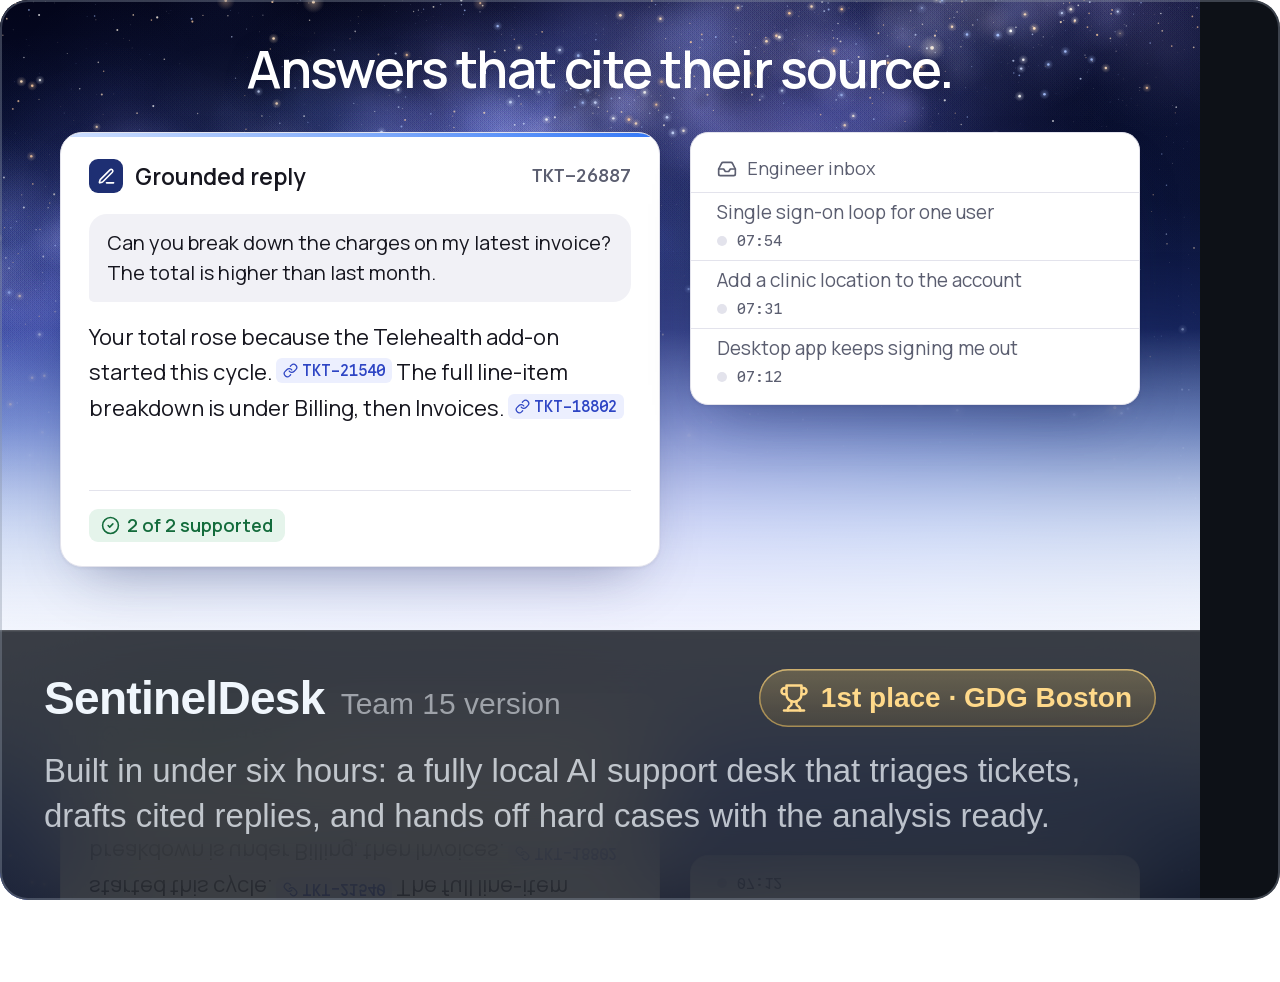
==== cards/sentineldesk/index.html @ e140735d "Replace profile README with blurb and animated project cards Adds SentinelDesk and HeyDot as animate" ====
<!doctype html>
<html><head><meta charset="utf-8"><title>SentinelDesk card</title>
<link rel="stylesheet" href="../_shell/card.css">
<style>
/* SentinelDesk scene. Tokens, copy and easing from gdg-hackathon docs/demo/index.html,
   docs/demo/sd-motion.css and web/app/globals.css (Dusk, light). Sample data only.
   Every animation is infinite and runs for --loop, so any frame can be seeked. */
@font-face{font-family:Manrope;src:url(fonts/manrope-latin.woff2) format("woff2");font-weight:200 800;font-display:block}
@font-face{font-family:"Google Sans Code";src:url(fonts/gsanscode-latin.woff2) format("woff2");font-weight:300 800;font-display:block}
.hero{
  --loop:12000ms;
  --fg:#16161f;--muted:#f1f1f6;--mfg:#5b5e70;--line:#e3e3ec;
  --info-t:#eceffe;--info-f:#2e45c4;--crit-t:#fdecec;--crit-f:#b42323;--ok-t:#e5f4eb;--ok-f:#146c3c;
  --ai:linear-gradient(90deg,#cfe0ff,#3478f6);
  --ease:cubic-bezier(.2,0,0,1);
  --mono:"Google Sans Code",ui-monospace,SFMono-Regular,Menlo,monospace;
  font:22px/1.5 Manrope,system-ui,sans-serif;color:var(--fg);background:#060a20}
.hero *{animation-duration:var(--loop);animation-iteration-count:infinite;animation-timing-function:var(--ease);animation-fill-mode:both}
.hero svg.i{width:1em;height:1em;flex:none;fill:none;stroke:currentColor;stroke-width:2;stroke-linecap:round;stroke-linejoin:round}
.hero .mono{font-family:var(--mono);font-variant-numeric:tabular-nums}

/* Sky: static seeded starfield (drawn once), progressive blur and fade, as on the landing hero */
.sky{position:absolute;inset:0;overflow:hidden}
.sky canvas{position:absolute;inset:0;width:100%;height:100%;display:block}
.sky .haze{position:absolute;inset:0;backdrop-filter:blur(18px);-webkit-mask-image:linear-gradient(to bottom,transparent 40%,#000 75%);mask-image:linear-gradient(to bottom,transparent 40%,#000 75%)}
.sky .fade{position:absolute;inset:0;background:linear-gradient(to bottom,rgba(255,255,255,0) 52%,rgba(236,242,255,.38) 74%,rgba(246,248,255,.82) 100%)}

/* Headline: landing section copy, one line each, crossfaded per beat */
.heads{position:absolute;left:0;right:0;top:36px;height:66px}
.heads h1{position:absolute;inset:0;margin:0;text-align:center;color:#fff;font-size:52px;line-height:66px;font-weight:600;letter-spacing:-.03em;text-shadow:0 2px 24px rgba(3,5,26,.45)}

/* Product surfaces */
.card-s{position:absolute;background:#fff;border:1.5px solid var(--line);border-radius:18px;box-shadow:0 2px 3px rgba(22,22,31,.05),0 26px 56px -26px rgba(22,30,80,.42)}
.ai{overflow:hidden;border-radius:22px}
.ai .strip{position:absolute;inset:0 0 auto 0;height:4px;background:var(--ai);background-size:100% 100%}
.aihead{display:flex;align-items:center;gap:12px;margin:0;font-weight:600}
.aimark{display:inline-grid;place-items:center;width:34px;height:34px;border-radius:9px;background:#1e2f73;color:#fff;font-size:19px}
.stack{display:grid}.stack>*{grid-area:1/1}
.badge{display:inline-flex;align-items:center;gap:7px;font-size:18px;line-height:1;font-weight:600;border-radius:9px;padding:7px 12px;white-space:nowrap}
.badge svg.i{font-size:19px}
.b-ok{background:var(--ok-t);color:var(--ok-f)}.b-crit{background:var(--crit-t);color:var(--crit-f)}

/* Left: grounded reply */
.reply{left:60px;top:132px;width:600px;padding:26px 28px 24px}
.reply .aihead{font-size:23px}
.reply .tid{margin-left:auto;font-size:19px;font-weight:500;color:var(--mfg)}
.ask{margin:20px 0 0;background:var(--muted);border-radius:18px 18px 18px 5px;padding:14px 18px;font-size:20px;line-height:1.5;justify-self:start}
.body{margin-top:18px;min-height:150px}
.text{margin:0;font-size:22px;line-height:1.62}
.cite{display:inline-flex;align-items:center;gap:4px;font:500 15.5px/1 var(--mono);color:var(--info-f);background:var(--info-t);border-radius:6px;padding:5px 7px;vertical-align:2px;margin-left:3px}
.cite svg.i{font-size:15px}
.skel{display:flex;flex-direction:column;gap:17px;padding-top:12px}
.skel i{display:block;height:17px;border-radius:9px;background:var(--muted)}
.none{margin:0;padding-top:4px;font-size:20px;color:var(--mfg)}
.foot{display:grid;justify-items:start;align-items:center;margin-top:20px;padding-top:18px;border-top:1.5px solid var(--line)}

/* Right: engineer inbox and handoff brief */
.inbox{left:690px;top:132px;width:450px;padding:10px 0 8px}
.lbl{display:flex;align-items:center;gap:10px;margin:0;padding:12px 26px 10px;font-size:18px;color:var(--mfg)}
.lbl svg.i{font-size:20px}
.list{position:relative;height:204px;overflow:hidden}
.rows{position:relative}
.irow{position:relative;height:68px;padding:0 26px;display:flex;flex-direction:column;justify-content:center;gap:5px;border-top:1.5px solid var(--line)}
.irow .t{font-size:19px;line-height:1.25;white-space:nowrap;overflow:hidden;text-overflow:ellipsis}
.irow .m{display:flex;align-items:center;gap:10px;font-size:15.5px;color:var(--mfg)}
.irow.q .t{color:var(--mfg)}
.dot{width:10px;height:10px;border-radius:50%;background:var(--line);flex:none}
.irow.new{position:absolute;left:0;right:0;top:-68px;border-top:0}
.irow.new .t{font-weight:600;color:var(--fg)}
.irow.new .badge{font-size:15px;padding:4px 9px;border-radius:7px;gap:5px}
.irow.new .badge svg.i{font-size:15px}
.tint{position:absolute;inset:0;background:var(--info-t);opacity:0}
.rowc{position:relative;display:contents}
.brief{left:690px;top:421px;width:450px;padding:22px 26px 22px}
.brief .aihead{font-size:19px}
.brief .aimark{width:30px;height:30px;font-size:17px;border-radius:8px}
.brief p.txt{margin:12px 0 0;font-size:17px;line-height:1.55}
.ghost{position:absolute;left:798px;top:228.8px;margin:0;white-space:nowrap;transform-origin:0 0;font-size:15.5px;line-height:1.5;font-weight:500;color:var(--mfg);z-index:3;opacity:0}
.nid{font-weight:500}

/* ---- Timeline (generated: see the beat list in the report) ---- */
/*ANIM*/
@keyframes h-a{0%{opacity:1;transform:translateY(0)}14.167%{opacity:1;transform:translateY(0);animation-timing-function:cubic-bezier(.3,0,1,1)}15.833%{opacity:0;transform:translateY(0)}66.242%{opacity:0;transform:translateY(8px)}66.25%{opacity:0;transform:translateY(8px)}68.75%{opacity:1;transform:translateY(0)}100%{opacity:1;transform:translateY(0)}}
.h-a{animation-name:h-a}
@keyframes h-b{0%{opacity:0;transform:translateY(8px)}15.408%{opacity:0;transform:translateY(8px)}15.417%{opacity:0;transform:translateY(8px)}17.917%{opacity:1;transform:translateY(0)}65%{opacity:1;transform:translateY(0);animation-timing-function:cubic-bezier(.3,0,1,1)}66.667%{opacity:0;transform:translateY(0)}100%{opacity:0;transform:translateY(0)}}
.h-b{animation-name:h-b}
@keyframes id-a{0%{opacity:1;transform:translateY(0)}14.167%{opacity:1;transform:translateY(0);animation-timing-function:cubic-bezier(.3,0,1,1)}15.833%{opacity:0;transform:translateY(0)}67.492%{opacity:0;transform:translateY(0)}67.5%{opacity:0;transform:translateY(0)}69.167%{opacity:1;transform:translateY(0)}100%{opacity:1;transform:translateY(0)}}
.id-a{animation-name:id-a}
@keyframes id-b{0%{opacity:0;transform:translateY(0)}15.825%{opacity:0;transform:translateY(0)}15.833%{opacity:0;transform:translateY(0)}17.5%{opacity:1;transform:translateY(0)}65%{opacity:1;transform:translateY(0);animation-timing-function:cubic-bezier(.3,0,1,1)}66.667%{opacity:0;transform:translateY(0)}100%{opacity:0;transform:translateY(0)}}
.id-b{animation-name:id-b}
@keyframes ask-a{0%{opacity:1;transform:translateY(0)}14.167%{opacity:1;transform:translateY(0);animation-timing-function:cubic-bezier(.3,0,1,1)}15.833%{opacity:0;transform:translateY(0)}67.492%{opacity:0;transform:translateY(8px)}67.5%{opacity:0;transform:translateY(8px)}69.167%{opacity:1;transform:translateY(0)}100%{opacity:1;transform:translateY(0)}}
.ask-a{animation-name:ask-a}
@keyframes ask-b{0%{opacity:0;transform:translateY(8px)}15.825%{opacity:0;transform:translateY(8px)}15.833%{opacity:0;transform:translateY(8px)}17.5%{opacity:1;transform:translateY(0)}65%{opacity:1;transform:translateY(0);animation-timing-function:cubic-bezier(.3,0,1,1)}66.667%{opacity:0;transform:translateY(0)}100%{opacity:0;transform:translateY(0)}}
.ask-b{animation-name:ask-b}
@keyframes s1{0%{opacity:1;transform:translateY(0)}14.167%{opacity:1;transform:translateY(0);animation-timing-function:cubic-bezier(.3,0,1,1)}15.833%{opacity:0;transform:translateY(0)}77.908%{opacity:0;transform:translateY(0)}77.917%{opacity:0;transform:translateY(0)}79.583%{opacity:1;transform:translateY(0)}100%{opacity:1;transform:translateY(0)}}
.s1{animation-name:s1}
@keyframes s2{0%{opacity:1;transform:translateY(0)}14.167%{opacity:1;transform:translateY(0);animation-timing-function:cubic-bezier(.3,0,1,1)}15.833%{opacity:0;transform:translateY(0)}82.492%{opacity:0;transform:translateY(0)}82.5%{opacity:0;transform:translateY(0)}84.167%{opacity:1;transform:translateY(0)}100%{opacity:1;transform:translateY(0)}}
.s2{animation-name:s2}
@keyframes skel{0%{opacity:0;transform:translateY(0)}69.992%{opacity:0;transform:translateY(0)}70%{opacity:0;transform:translateY(0)}71.667%{opacity:1;transform:translateY(0)}76.667%{opacity:1;transform:translateY(0);animation-timing-function:cubic-bezier(.3,0,1,1)}77.917%{opacity:0;transform:translateY(0)}100%{opacity:0;transform:translateY(0)}}
.skel{animation-name:skel}
@keyframes nodraft{0%{opacity:0;transform:translateY(0)}20.825%{opacity:0;transform:translateY(0)}20.833%{opacity:0;transform:translateY(0)}22.5%{opacity:1;transform:translateY(0)}65%{opacity:1;transform:translateY(0);animation-timing-function:cubic-bezier(.3,0,1,1)}66.667%{opacity:0;transform:translateY(0)}100%{opacity:0;transform:translateY(0)}}
.none{animation-name:nodraft}
@keyframes ok{0%{opacity:1;transform:translateY(0)}14.167%{opacity:1;transform:translateY(0);animation-timing-function:cubic-bezier(.3,0,1,1)}15.833%{opacity:0;transform:translateY(0)}87.492%{opacity:0;transform:translateY(0)}87.5%{opacity:0;transform:translateY(0)}89.167%{opacity:1;transform:translateY(0)}100%{opacity:1;transform:translateY(0)}}
.ok{animation-name:ok}
@keyframes esc{0%{opacity:0;transform:translateY(0)}20.825%{opacity:0;transform:translateY(0)}20.833%{opacity:0;transform:translateY(0)}22.5%{opacity:1;transform:translateY(0)}65%{opacity:1;transform:translateY(0);animation-timing-function:cubic-bezier(.3,0,1,1)}66.667%{opacity:0;transform:translateY(0)}100%{opacity:0;transform:translateY(0)}}
.esc{animation-name:esc}
@keyframes sweep{0%{background-size:100% 100%;background-position:0% 0}69.992%{background-size:100% 100%;background-position:0% 0}70%{background-size:200% 100%;background-position:0% 0}84.167%{background-size:200% 100%;background-position:100% 0}84.175%{background-size:100% 100%;background-position:0% 0}100%{background-size:100% 100%;background-position:0% 0}}
.reply .strip{animation-name:sweep}
@keyframes rows{0%{transform:translateY(0)}25%{transform:translateY(0)}26.667%{transform:translateY(68px)}66.667%{transform:translateY(68px)}68.333%{transform:translateY(0)}100%{transform:translateY(0)}}
.rows{animation-name:rows}
@keyframes nrow{0%{opacity:0;transform:translateY(0)}28.325%{opacity:0;transform:translateY(0)}28.333%{opacity:0;transform:translateY(0)}30%{opacity:1;transform:translateY(0)}65%{opacity:1;transform:translateY(0);animation-timing-function:cubic-bezier(.3,0,1,1)}66.667%{opacity:0;transform:translateY(0)}100%{opacity:0;transform:translateY(0)}}
.nrow{animation-name:nrow}
@keyframes nid{0%{opacity:0}29.325%{opacity:0}29.333%{opacity:1}100%{opacity:1}}
.nid{animation-name:nid}
@keyframes tint{0%{opacity:0}29.325%{opacity:0}29.333%{opacity:1}36.833%{opacity:0}100%{opacity:0}}
.tint{animation-name:tint}
@keyframes ghost{0%{opacity:0;transform:translate(-269.6px,-66.8px) scale(1.2258)}26.658%{opacity:0;transform:translate(-269.6px,-66.8px) scale(1.2258)}26.667%{opacity:1;transform:translate(-269.6px,-66.8px) scale(1.2258)}29.333%{opacity:1;transform:translate(0,0) scale(1)}29.342%{opacity:0;transform:translate(-269.6px,-66.8px) scale(1.2258)}100%{opacity:0;transform:translate(-269.6px,-66.8px) scale(1.2258)}}
.ghost{animation-name:ghost}
@keyframes brief{0%{opacity:0;transform:translateY(8px)}38.325%{opacity:0;transform:translateY(8px)}38.333%{opacity:0;transform:translateY(8px)}40%{opacity:1;transform:translateY(0)}65%{opacity:1;transform:translateY(0);animation-timing-function:cubic-bezier(.3,0,1,1)}66.667%{opacity:0;transform:translateY(0)}100%{opacity:0;transform:translateY(0)}}
.brief{animation-name:brief}
/*END*/
</style></head>
<body>
<svg width="0" height="0" style="position:absolute" aria-hidden="true">
  <defs>
    <symbol id="i-pen" viewBox="0 0 24 24"><path d="M12 20h9"/><path d="M16.376 3.622a1 1 0 0 1 3.002 3.002L7.368 18.635a2 2 0 0 1-.855.506l-2.872.838a.5.5 0 0 1-.62-.62l.838-2.872a2 2 0 0 1 .506-.854z"/></symbol>
    <symbol id="i-link" viewBox="0 0 24 24"><path d="M10 13a5 5 0 0 0 7.54.54l3-3a5 5 0 0 0-7.07-7.07l-1.72 1.71"/><path d="M14 11a5 5 0 0 0-7.54-.54l-3 3a5 5 0 0 0 7.07 7.07l1.71-1.71"/></symbol>
    <symbol id="i-check" viewBox="0 0 24 24"><circle cx="12" cy="12" r="10"/><path d="m9 12 2 2 4-4"/></symbol>
    <symbol id="i-alert" viewBox="0 0 24 24"><path d="m21.73 18-8-14a2 2 0 0 0-3.48 0l-8 14A2 2 0 0 0 4 21h16a2 2 0 0 0 1.73-3"/><path d="M12 9v4"/><path d="M12 17h.01"/></symbol>
    <symbol id="i-signal" viewBox="0 0 24 24"><path d="M2 20h.01"/><path d="M7 20v-4"/><path d="M12 20v-8"/><path d="M17 20V8"/></symbol>
    <symbol id="i-inbox" viewBox="0 0 24 24"><path d="M22 12h-6l-2 3h-4l-2-3H2"/><path d="M5.45 5.11 2 12v6a2 2 0 0 0 2 2h16a2 2 0 0 0 2-2v-6l-3.45-6.89A2 2 0 0 0 16.76 4H7.24a2 2 0 0 0-1.79 1.11z"/></symbol>
  </defs>
</svg>
<div class="card">
  <section class="hero" aria-label="SentinelDesk drafts a cited reply to a routine ticket, then sends an outage ticket to an engineer with no reply">
    <div class="sky" aria-hidden="true"><canvas id="stars" width="1200" height="630"></canvas><div class="haze"></div><div class="fade"></div></div>

    <div class="heads">
      <h1 class="h-a">Answers that cite their source.</h1>
      <h1 class="h-b">The hard ones go straight to an engineer.</h1>
    </div>

    <article class="card-s ai reply">
      <span class="strip"></span>
      <p class="aihead"><span class="aimark"><svg class="i"><use href="#i-pen"/></svg></span>Grounded reply
        <span class="tid stack mono"><span class="id-a">TKT-26887</span><span class="id-b" id="src">TKT-20431</span></span></p>
      <div class="stack">
        <p class="ask ask-a">Can you break down the charges on my latest invoice? The total is higher than last month.</p>
        <p class="ask ask-b">VPN is down for all of our remote clinicians since 08:10. Nobody off-site can reach the EMR.</p>
      </div>
      <div class="body stack">
        <div class="skel"><i></i><i></i><i style="width:62%"></i></div>
        <p class="text"><span class="s1">Your total rose because the Telehealth add-on started this cycle.<span class="cite"><svg class="i"><use href="#i-link"/></svg>TKT-21540</span></span> <span class="s2">The full line-item breakdown is under Billing, then Invoices.<span class="cite"><svg class="i"><use href="#i-link"/></svg>TKT-18802</span></span></p>
        <p class="none">No draft for this ticket.</p>
      </div>
      <div class="foot stack">
        <span class="badge b-ok ok"><svg class="i"><use href="#i-check"/></svg>2 of 2 supported</span>
        <span class="badge b-crit esc"><svg class="i"><use href="#i-alert"/></svg>Escalate</span>
      </div>
    </article>

    <div class="card-s inbox">
      <p class="lbl"><svg class="i"><use href="#i-inbox"/></svg>Engineer inbox</p>
      <div class="list"><div class="rows">
        <div class="irow new">
          <span class="tint"></span>
          <span class="t nrow">VPN down for all remote clinicians</span>
          <span class="m nrow"><span class="badge b-crit"><svg class="i"><use href="#i-signal"/></svg>High</span><span class="mono nid" id="dst">TKT-20431</span><span class="mono">08:12</span></span>
        </div>
        <div class="irow q"><span class="t">Single sign-on loop for one user</span><span class="m"><span class="dot"></span><span class="mono">07:54</span></span></div>
        <div class="irow q"><span class="t">Add a clinic location to the account</span><span class="m"><span class="dot"></span><span class="mono">07:31</span></span></div>
        <div class="irow q"><span class="t">Desktop app keeps signing me out</span><span class="m"><span class="dot"></span><span class="mono">07:12</span></span></div>
      </div></div>
    </div>

    <div class="card-s ai brief">
      <span class="strip"></span>
      <p class="aihead"><span class="aimark"><svg class="i"><use href="#i-pen"/></svg></span>Handoff brief</p>
      <p class="txt">Remote clinicians have had no VPN since 08:10 and cannot reach the EMR. No past case matches, so the customer got no automated reply.</p>
    </div>

    <span class="ghost mono">TKT-20431</span>
  </section>
  <section class="panel">
    <div class="row"><h2>SentinelDesk <small>Team 15 version</small></h2>
      <span class="award"><svg viewBox="0 0 24 24" aria-hidden="true"><path d="M6 9H4.5a2.5 2.5 0 0 1 0-5H6"/><path d="M18 9h1.5a2.5 2.5 0 0 0 0-5H18"/><path d="M4 22h16"/><path d="M10 14.66V17c0 .55-.47.98-.97 1.21C7.85 18.75 7 20.24 7 22"/><path d="M14 14.66V17c0 .55.47.98.97 1.21C16.15 18.75 17 20.24 17 22"/><path d="M18 2H6v7a6 6 0 0 0 12 0V2Z"/></svg>1st place · GDG Boston</span></div>
    <p>Built in under six hours: a fully local AI support desk that triages tickets, drafts cited replies, and hands off hard cases with the analysis ready.</p>
    <div class="meta"><span>Web app</span><span>Multilingual</span><time>NOV 2026</time></div>
  </section>
</div>
<script>
// Static, seeded starfield ported from docs/demo/index.html. Drawn once; no animation.
(function(){
  var cv=document.getElementById('stars'),ctx=cv.getContext('2d'),W=cv.width,H=cv.height,dpr=1;
  function rng(seed){return function(){seed|=0;seed=seed+0x6D2B79F5|0;var t=Math.imul(seed^seed>>>15,1|seed);t=t+Math.imul(t^t>>>7,61|t)^t;return((t^t>>>14)>>>0)/4294967296}}
  var R=rng(20261121),TEMPS=[[170,195,255],[205,220,255],[255,255,255],[255,244,228],[255,224,190],[255,205,160]];
  var g=ctx.createLinearGradient(0,0,0,H);
  g.addColorStop(0,'#03051a');g.addColorStop(.32,'#081032');g.addColorStop(.52,'#16245c');g.addColorStop(.68,'#3c5aa6');g.addColorStop(.84,'#a7bdea');g.addColorStop(1,'#e9effb');
  ctx.fillStyle=g;ctx.fillRect(0,0,W,H);
  var hz=ctx.createRadialGradient(W*.5,H*.82,0,W*.5,H*.82,W*.6);
  hz.addColorStop(0,'rgba(190,170,255,.35)');hz.addColorStop(.5,'rgba(120,140,240,.12)');hz.addColorStop(1,'rgba(0,0,0,0)');
  ctx.fillStyle=hz;ctx.fillRect(0,0,W,H);
  var ax=-.1*W,ay=.5*H,bx=1.1*W,by=-.14*H,len=Math.hypot(bx-ax,by-ay),ux=(bx-ax)/len,uy=(by-ay)/len,nx=-uy,ny=ux,bw=Math.min(W,H)*.2,dens=Math.min(1,(W*H)/1296000);
  function band(n,spread,alpha,cols,size){
    ctx.globalCompositeOperation='lighter';n=Math.round(n*dens);
    for(var i=0;i<n;i++){
      var t=R(),o=(R()+R()+R()-1.5)*spread*bw,x=ax+ux*len*t+nx*o,y=ay+uy*len*t+ny*o,s=(size[0]+R()*size[1])*dpr,c=cols[(R()*cols.length)|0];
      var rg=ctx.createRadialGradient(x,y,0,x,y,s);rg.addColorStop(0,'rgba('+c+','+alpha*(.4+R()*.6)+')');rg.addColorStop(1,'rgba('+c+',0)');
      ctx.fillStyle=rg;ctx.fillRect(x-s,y-s,s*2,s*2);
    }
    ctx.globalCompositeOperation='source-over';
  }
  band(260,1.3,.05,['120,140,255','150,120,240','90,120,220'],[60,140]);
  band(360,.8,.06,['200,190,255','255,210,230','170,190,255'],[24,60]);
  band(160,.35,.07,['255,236,214','255,220,200','230,220,255'],[14,30]);
  for(var d=0;d<Math.round(70*dens);d++){
    var t2=R(),o2=(R()-.5)*.5*bw,x2=ax+ux*len*t2+nx*o2,y2=ay+uy*len*t2+ny*o2,s2=(10+R()*34)*dpr;
    var dg=ctx.createRadialGradient(x2,y2,0,x2,y2,s2);dg.addColorStop(0,'rgba(4,6,24,.14)');dg.addColorStop(1,'rgba(4,6,24,0)');
    ctx.fillStyle=dg;ctx.fillRect(x2-s2,y2-s2,s2*2,s2*2);
  }
  function star(x,y,big){
    var c=TEMPS[(R()*TEMPS.length)|0],m=Math.pow(R(),big?1:3.2),rad=(.35+m*(big?1.6:1.05))*dpr,a=.35+m*.65;
    var fall=Math.max(0,1-y/(H*.9));a*=.35+.65*fall;
    ctx.fillStyle='rgba('+c+','+a+')';ctx.beginPath();ctx.arc(x,y,rad,0,6.283);ctx.fill();
    if(big||m>.75){var s=rad*(big?7:4),gl=ctx.createRadialGradient(x,y,0,x,y,s);gl.addColorStop(0,'rgba('+c+','+a*.45+')');gl.addColorStop(1,'rgba('+c+',0)');ctx.fillStyle=gl;ctx.fillRect(x-s,y-s,s*2,s*2)}
  }
  var area=W*H,n=Math.round(area/520);
  for(var i=0;i<n;i++)star(R()*W,Math.pow(R(),1.25)*H,false);
  for(var j=0;j<n*.9;j++){var t3=R(),o3=(R()+R()-1)*.9*bw;star(ax+ux*len*t3+nx*o3,ay+uy*len*t3+ny*o3,false)}
  for(var k=0;k<Math.round(area/42000);k++)star(R()*W,Math.pow(R(),1.6)*H*.7,true);
})();
</script>
</body></html>
---- cards/_shell/card.css ----
/* Shared project-card frame (Frosted). 1200x982 canvas, transparent outside the rounded card.
   Hero scene: 1200x630, reflected under a frosted panel so the panel takes on the scene's colours.
   Panel order, same on every card:
     row 1  title [+ muted qualifier]            [gold award pill, only for awards]
     row 2  one-sentence description (max two lines)
     row 3  platform · one trait not already in the description           date
   Scenes must not edit this file. */
*,*::before,*::after{box-sizing:border-box}
html,body{margin:0;background:transparent;width:1200px;height:982px;overflow:hidden}
body{font-family:-apple-system,BlinkMacSystemFont,"SF Pro Text","Inter","Segoe UI",sans-serif;-webkit-font-smoothing:antialiased}
.card{position:absolute;inset:0;border-radius:28px;overflow:hidden;background:#0d1117}
.card::after{content:"";position:absolute;inset:0;border-radius:28px;box-shadow:inset 0 0 0 2px rgba(140,150,165,.38);pointer-events:none;z-index:10}
.hero{position:absolute;left:0;top:0;width:1200px;height:630px;overflow:hidden;-webkit-box-reflect:below 0}
.panel{position:absolute;left:0;top:630px;width:1200px;height:352px;padding:38px 44px 0;color:#f0f6fc;
  background:rgba(13,17,23,.8);backdrop-filter:blur(48px) saturate(1.5);-webkit-backdrop-filter:blur(48px) saturate(1.5);
  border-top:1.5px solid rgba(255,255,255,.14);box-shadow:inset 0 1px 0 rgba(255,255,255,.06)}
.panel .row{display:flex;align-items:center;justify-content:space-between;gap:24px;height:58px}
.panel h2{margin:0;display:flex;align-items:baseline;gap:16px;font-size:46px;line-height:1;font-weight:700;letter-spacing:-.015em;white-space:nowrap}
.panel h2 small{font-size:30px;font-weight:500;letter-spacing:0;color:rgba(240,246,252,.55)}
.award{display:inline-flex;align-items:center;gap:12px;height:58px;padding:0 24px 0 20px;border-radius:29px;white-space:nowrap;
  font-size:28px;font-weight:600;color:#ffd98a;
  background:linear-gradient(180deg,rgba(255,214,110,.24),rgba(190,140,40,.14));
  box-shadow:inset 0 0 0 1.5px rgba(255,208,105,.52),inset 0 1.5px 0 rgba(255,240,200,.32)}
.award svg{width:30px;height:30px;stroke:currentColor;fill:none;stroke-width:2;stroke-linecap:round;stroke-linejoin:round}
.panel p{margin:22px 0 0;font-size:33px;line-height:1.36;color:rgba(240,246,252,.74);max-width:1110px;
  display:-webkit-box;-webkit-line-clamp:2;-webkit-box-orient:vertical;overflow:hidden}
.meta{position:absolute;left:44px;right:44px;bottom:42px;display:flex;align-items:baseline;font-size:26px;line-height:1;color:rgba(240,246,252,.62);white-space:nowrap}
.meta span+span::before{content:"\00B7";margin:0 16px;color:rgba(240,246,252,.35)}
.meta time{margin-left:auto;letter-spacing:.06em}
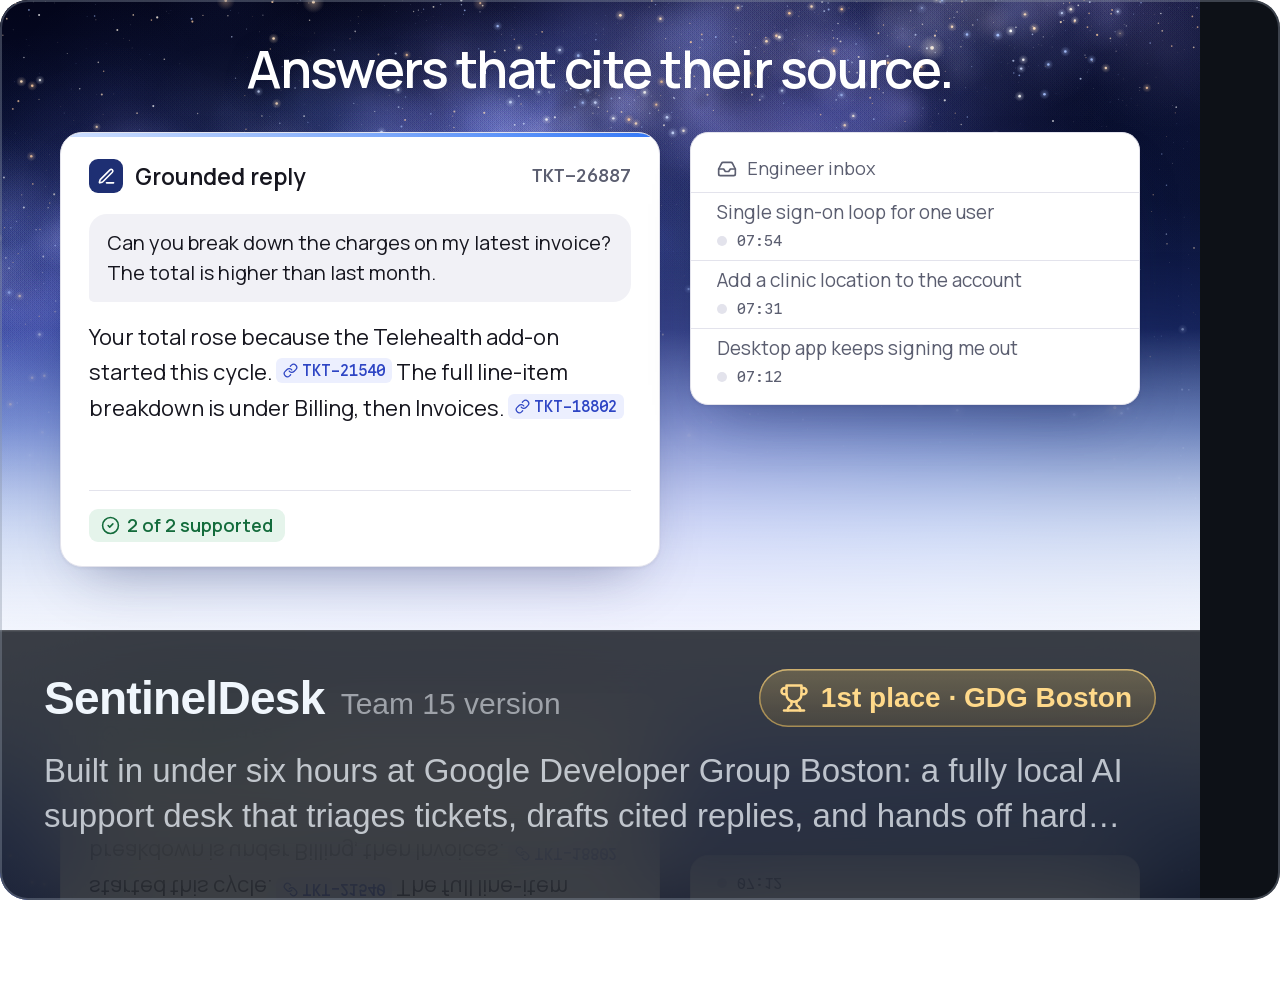
==== commit fda5527d: "Profile: product engineer, smooth floating dots, Open source chip, Google Developer Group - README b" ====
--- a/cards/sentineldesk/index.html
+++ b/cards/sentineldesk/index.html
@@ -184,7 +184,7 @@
   <section class="panel">
     <div class="row"><h2>SentinelDesk <small>Team 15 version</small></h2>
       <span class="award"><svg viewBox="0 0 24 24" aria-hidden="true"><path d="M6 9H4.5a2.5 2.5 0 0 1 0-5H6"/><path d="M18 9h1.5a2.5 2.5 0 0 0 0-5H18"/><path d="M4 22h16"/><path d="M10 14.66V17c0 .55-.47.98-.97 1.21C7.85 18.75 7 20.24 7 22"/><path d="M14 14.66V17c0 .55.47.98.97 1.21C16.15 18.75 17 20.24 17 22"/><path d="M18 2H6v7a6 6 0 0 0 12 0V2Z"/></svg>1st place · GDG Boston</span></div>
-    <p>Built in under six hours: a fully local AI support desk that triages tickets, drafts cited replies, and hands off hard cases with the analysis ready.</p>
+    <p>Built in under six hours at Google Developer Group Boston: a fully local AI support desk that triages tickets, drafts cited replies, and hands off hard cases.</p>
     <div class="meta"><span>Web app</span><span>Multilingual</span><time>NOV 2026</time></div>
   </section>
 </div>
--- a/cards/_shell/card.css
+++ b/cards/_shell/card.css
@@ -1,7 +1,7 @@
 /* Shared project-card frame (Frosted). 1200x982 canvas, transparent outside the rounded card.
    Hero scene: 1200x630, reflected under a frosted panel so the panel takes on the scene's colours.
    Panel order, same on every card:
-     row 1  title [+ muted qualifier]            [gold award pill, only for awards]
+     row 1  title [+ muted qualifier]            [one pill: gold .award for an award, else neutral .tag for a defining trait]
      row 2  one-sentence description (max two lines)
      row 3  platform · one trait not already in the description           date
    Scenes must not edit this file. */
@@ -17,11 +17,13 @@
 .panel .row{display:flex;align-items:center;justify-content:space-between;gap:24px;height:58px}
 .panel h2{margin:0;display:flex;align-items:baseline;gap:16px;font-size:46px;line-height:1;font-weight:700;letter-spacing:-.015em;white-space:nowrap}
 .panel h2 small{font-size:30px;font-weight:500;letter-spacing:0;color:rgba(240,246,252,.55)}
-.award{display:inline-flex;align-items:center;gap:12px;height:58px;padding:0 24px 0 20px;border-radius:29px;white-space:nowrap;
-  font-size:28px;font-weight:600;color:#ffd98a;
+.award,.tag{display:inline-flex;align-items:center;gap:12px;height:58px;padding:0 24px 0 20px;border-radius:29px;white-space:nowrap;font-size:28px;font-weight:600}
+.award{color:#ffd98a;
   background:linear-gradient(180deg,rgba(255,214,110,.24),rgba(190,140,40,.14));
   box-shadow:inset 0 0 0 1.5px rgba(255,208,105,.52),inset 0 1.5px 0 rgba(255,240,200,.32)}
-.award svg{width:30px;height:30px;stroke:currentColor;fill:none;stroke-width:2;stroke-linecap:round;stroke-linejoin:round}
+.tag{color:rgba(240,246,252,.9);background:linear-gradient(180deg,rgba(255,255,255,.16),rgba(255,255,255,.07));
+  box-shadow:inset 0 0 0 1.5px rgba(255,255,255,.3),inset 0 1.5px 0 rgba(255,255,255,.22)}
+.award svg,.tag svg{width:30px;height:30px;stroke:currentColor;fill:none;stroke-width:2;stroke-linecap:round;stroke-linejoin:round}
 .panel p{margin:22px 0 0;font-size:33px;line-height:1.36;color:rgba(240,246,252,.74);max-width:1110px;
   display:-webkit-box;-webkit-line-clamp:2;-webkit-box-orient:vertical;overflow:hidden}
 .meta{position:absolute;left:44px;right:44px;bottom:42px;display:flex;align-items:baseline;font-size:26px;line-height:1;color:rgba(240,246,252,.62);white-space:nowrap}
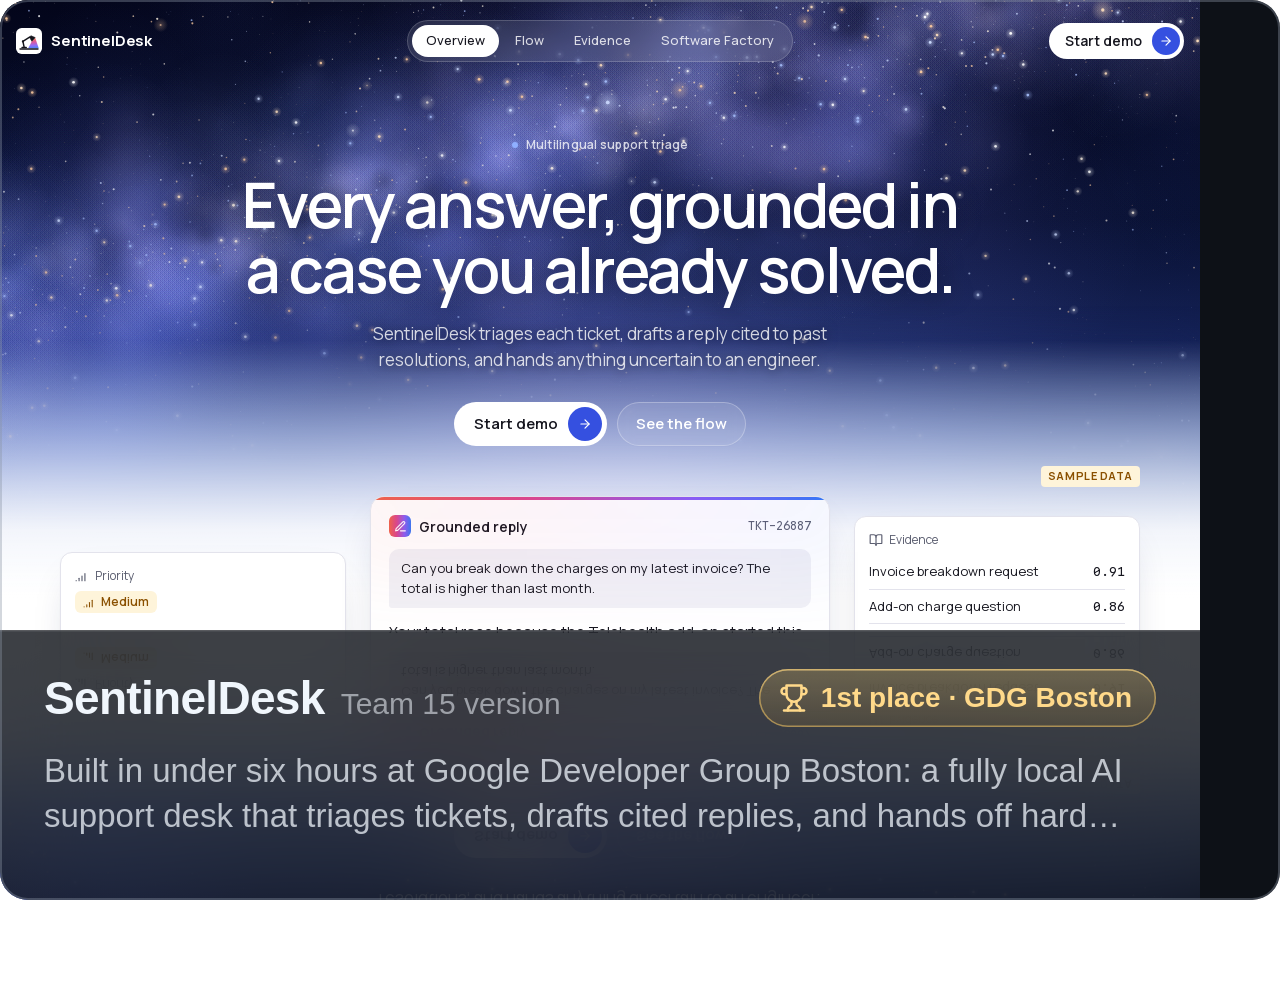
==== commit bf5c9a5a: "SentinelDesk card: open on the landing page, tighter pacing The card now opens and loops on the real" ====
--- a/cards/sentineldesk/index.html
+++ b/cards/sentineldesk/index.html
@@ -2,28 +2,30 @@
 <html><head><meta charset="utf-8"><title>SentinelDesk card</title>
 <link rel="stylesheet" href="../_shell/card.css">
 <style>
-/* SentinelDesk scene. Tokens, copy and easing from gdg-hackathon docs/demo/index.html,
-   docs/demo/sd-motion.css and web/app/globals.css (Dusk, light). Sample data only.
-   Every animation is infinite and runs for --loop, so any frame can be seeked. */
+/* SentinelDesk, 11 s loop. Opens and seams on the real landing page (landing.js, built from gdg-hackathon
+   docs/demo/index.html), scrolls to its product cards, and the landing's Grounded reply card becomes the scene's.
+   Tokens, copy and easing from the same page and web/app/globals.css (Dusk, light). Sample data only.
+   Everything that moves is a pure function of time in window.__frame (no CSS animation, transitions or timers). */
 @font-face{font-family:Manrope;src:url(fonts/manrope-latin.woff2) format("woff2");font-weight:200 800;font-display:block}
 @font-face{font-family:"Google Sans Code";src:url(fonts/gsanscode-latin.woff2) format("woff2");font-weight:300 800;font-display:block}
 .hero{
-  --loop:12000ms;
   --fg:#16161f;--muted:#f1f1f6;--mfg:#5b5e70;--line:#e3e3ec;
   --info-t:#eceffe;--info-f:#2e45c4;--crit-t:#fdecec;--crit-f:#b42323;--ok-t:#e5f4eb;--ok-f:#146c3c;
-  --ai:linear-gradient(90deg,#cfe0ff,#3478f6);
+  --ai:linear-gradient(90deg,#f0644a,#d9468f 35%,#8a5cf5 70%,#3478f6);
   --ease:cubic-bezier(.2,0,0,1);
   --mono:"Google Sans Code",ui-monospace,SFMono-Regular,Menlo,monospace;
   font:22px/1.5 Manrope,system-ui,sans-serif;color:var(--fg);background:#060a20}
-.hero *{animation-duration:var(--loop);animation-iteration-count:infinite;animation-timing-function:var(--ease);animation-fill-mode:both}
 .hero svg.i{width:1em;height:1em;flex:none;fill:none;stroke:currentColor;stroke-width:2;stroke-linecap:round;stroke-linejoin:round}
 .hero .mono{font-family:var(--mono);font-variant-numeric:tabular-nums}
 
-/* Sky: static seeded starfield (drawn once), progressive blur and fade, as on the landing hero */
-.sky{position:absolute;inset:0;overflow:hidden}
+/* Sky: the landing hero's, exactly (680 px tall in a 630 px window), fixed while the page scrolls over it */
+.sky{position:absolute;left:0;top:0;width:1200px;height:680px;overflow:hidden;background:#060a20}
 .sky canvas{position:absolute;inset:0;width:100%;height:100%;display:block}
-.sky .haze{position:absolute;inset:0;backdrop-filter:blur(18px);-webkit-mask-image:linear-gradient(to bottom,transparent 40%,#000 75%);mask-image:linear-gradient(to bottom,transparent 40%,#000 75%)}
-.sky .fade{position:absolute;inset:0;background:linear-gradient(to bottom,rgba(255,255,255,0) 52%,rgba(236,242,255,.38) 74%,rgba(246,248,255,.82) 100%)}
+.sky .haze{position:absolute;inset:0;backdrop-filter:blur(18px);-webkit-backdrop-filter:blur(18px);-webkit-mask-image:linear-gradient(to bottom,transparent 45%,#000 68%);mask-image:linear-gradient(to bottom,transparent 45%,#000 68%)}
+.sky .fade{position:absolute;inset:0;background:linear-gradient(to bottom,rgba(255,255,255,0) 50%,rgba(236,242,255,.45) 63%,rgba(255,255,255,.9) 78%,#fff 88%)}
+/* Stacking for the hand-off: the travelling card (landing's, then the scene's) passes over the inbox. */
+#land{position:absolute;left:0;top:0;width:1200px;height:1000px;z-index:1}
+.reply{z-index:2}
 
 /* Headline: landing section copy, one line each, crossfaded per beat */
 .heads{position:absolute;left:0;right:0;top:36px;height:66px}
@@ -34,7 +36,7 @@
 .ai{overflow:hidden;border-radius:22px}
 .ai .strip{position:absolute;inset:0 0 auto 0;height:4px;background:var(--ai);background-size:100% 100%}
 .aihead{display:flex;align-items:center;gap:12px;margin:0;font-weight:600}
-.aimark{display:inline-grid;place-items:center;width:34px;height:34px;border-radius:9px;background:#1e2f73;color:#fff;font-size:19px}
+.aimark{display:inline-grid;place-items:center;width:34px;height:34px;border-radius:9px;background:var(--ai);color:#fff;font-size:19px}
 .stack{display:grid}.stack>*{grid-area:1/1}
 .badge{display:inline-flex;align-items:center;gap:7px;font-size:18px;line-height:1;font-weight:600;border-radius:9px;padding:7px 12px;white-space:nowrap}
 .badge svg.i{font-size:19px}
@@ -78,47 +80,6 @@
 .ghost{position:absolute;left:798px;top:228.8px;margin:0;white-space:nowrap;transform-origin:0 0;font-size:15.5px;line-height:1.5;font-weight:500;color:var(--mfg);z-index:3;opacity:0}
 .nid{font-weight:500}
 
-/* ---- Timeline (generated: see the beat list in the report) ---- */
-/*ANIM*/
-@keyframes h-a{0%{opacity:1;transform:translateY(0)}14.167%{opacity:1;transform:translateY(0);animation-timing-function:cubic-bezier(.3,0,1,1)}15.833%{opacity:0;transform:translateY(0)}66.242%{opacity:0;transform:translateY(8px)}66.25%{opacity:0;transform:translateY(8px)}68.75%{opacity:1;transform:translateY(0)}100%{opacity:1;transform:translateY(0)}}
-.h-a{animation-name:h-a}
-@keyframes h-b{0%{opacity:0;transform:translateY(8px)}15.408%{opacity:0;transform:translateY(8px)}15.417%{opacity:0;transform:translateY(8px)}17.917%{opacity:1;transform:translateY(0)}65%{opacity:1;transform:translateY(0);animation-timing-function:cubic-bezier(.3,0,1,1)}66.667%{opacity:0;transform:translateY(0)}100%{opacity:0;transform:translateY(0)}}
-.h-b{animation-name:h-b}
-@keyframes id-a{0%{opacity:1;transform:translateY(0)}14.167%{opacity:1;transform:translateY(0);animation-timing-function:cubic-bezier(.3,0,1,1)}15.833%{opacity:0;transform:translateY(0)}67.492%{opacity:0;transform:translateY(0)}67.5%{opacity:0;transform:translateY(0)}69.167%{opacity:1;transform:translateY(0)}100%{opacity:1;transform:translateY(0)}}
-.id-a{animation-name:id-a}
-@keyframes id-b{0%{opacity:0;transform:translateY(0)}15.825%{opacity:0;transform:translateY(0)}15.833%{opacity:0;transform:translateY(0)}17.5%{opacity:1;transform:translateY(0)}65%{opacity:1;transform:translateY(0);animation-timing-function:cubic-bezier(.3,0,1,1)}66.667%{opacity:0;transform:translateY(0)}100%{opacity:0;transform:translateY(0)}}
-.id-b{animation-name:id-b}
-@keyframes ask-a{0%{opacity:1;transform:translateY(0)}14.167%{opacity:1;transform:translateY(0);animation-timing-function:cubic-bezier(.3,0,1,1)}15.833%{opacity:0;transform:translateY(0)}67.492%{opacity:0;transform:translateY(8px)}67.5%{opacity:0;transform:translateY(8px)}69.167%{opacity:1;transform:translateY(0)}100%{opacity:1;transform:translateY(0)}}
-.ask-a{animation-name:ask-a}
-@keyframes ask-b{0%{opacity:0;transform:translateY(8px)}15.825%{opacity:0;transform:translateY(8px)}15.833%{opacity:0;transform:translateY(8px)}17.5%{opacity:1;transform:translateY(0)}65%{opacity:1;transform:translateY(0);animation-timing-function:cubic-bezier(.3,0,1,1)}66.667%{opacity:0;transform:translateY(0)}100%{opacity:0;transform:translateY(0)}}
-.ask-b{animation-name:ask-b}
-@keyframes s1{0%{opacity:1;transform:translateY(0)}14.167%{opacity:1;transform:translateY(0);animation-timing-function:cubic-bezier(.3,0,1,1)}15.833%{opacity:0;transform:translateY(0)}77.908%{opacity:0;transform:translateY(0)}77.917%{opacity:0;transform:translateY(0)}79.583%{opacity:1;transform:translateY(0)}100%{opacity:1;transform:translateY(0)}}
-.s1{animation-name:s1}
-@keyframes s2{0%{opacity:1;transform:translateY(0)}14.167%{opacity:1;transform:translateY(0);animation-timing-function:cubic-bezier(.3,0,1,1)}15.833%{opacity:0;transform:translateY(0)}82.492%{opacity:0;transform:translateY(0)}82.5%{opacity:0;transform:translateY(0)}84.167%{opacity:1;transform:translateY(0)}100%{opacity:1;transform:translateY(0)}}
-.s2{animation-name:s2}
-@keyframes skel{0%{opacity:0;transform:translateY(0)}69.992%{opacity:0;transform:translateY(0)}70%{opacity:0;transform:translateY(0)}71.667%{opacity:1;transform:translateY(0)}76.667%{opacity:1;transform:translateY(0);animation-timing-function:cubic-bezier(.3,0,1,1)}77.917%{opacity:0;transform:translateY(0)}100%{opacity:0;transform:translateY(0)}}
-.skel{animation-name:skel}
-@keyframes nodraft{0%{opacity:0;transform:translateY(0)}20.825%{opacity:0;transform:translateY(0)}20.833%{opacity:0;transform:translateY(0)}22.5%{opacity:1;transform:translateY(0)}65%{opacity:1;transform:translateY(0);animation-timing-function:cubic-bezier(.3,0,1,1)}66.667%{opacity:0;transform:translateY(0)}100%{opacity:0;transform:translateY(0)}}
-.none{animation-name:nodraft}
-@keyframes ok{0%{opacity:1;transform:translateY(0)}14.167%{opacity:1;transform:translateY(0);animation-timing-function:cubic-bezier(.3,0,1,1)}15.833%{opacity:0;transform:translateY(0)}87.492%{opacity:0;transform:translateY(0)}87.5%{opacity:0;transform:translateY(0)}89.167%{opacity:1;transform:translateY(0)}100%{opacity:1;transform:translateY(0)}}
-.ok{animation-name:ok}
-@keyframes esc{0%{opacity:0;transform:translateY(0)}20.825%{opacity:0;transform:translateY(0)}20.833%{opacity:0;transform:translateY(0)}22.5%{opacity:1;transform:translateY(0)}65%{opacity:1;transform:translateY(0);animation-timing-function:cubic-bezier(.3,0,1,1)}66.667%{opacity:0;transform:translateY(0)}100%{opacity:0;transform:translateY(0)}}
-.esc{animation-name:esc}
-@keyframes sweep{0%{background-size:100% 100%;background-position:0% 0}69.992%{background-size:100% 100%;background-position:0% 0}70%{background-size:200% 100%;background-position:0% 0}84.167%{background-size:200% 100%;background-position:100% 0}84.175%{background-size:100% 100%;background-position:0% 0}100%{background-size:100% 100%;background-position:0% 0}}
-.reply .strip{animation-name:sweep}
-@keyframes rows{0%{transform:translateY(0)}25%{transform:translateY(0)}26.667%{transform:translateY(68px)}66.667%{transform:translateY(68px)}68.333%{transform:translateY(0)}100%{transform:translateY(0)}}
-.rows{animation-name:rows}
-@keyframes nrow{0%{opacity:0;transform:translateY(0)}28.325%{opacity:0;transform:translateY(0)}28.333%{opacity:0;transform:translateY(0)}30%{opacity:1;transform:translateY(0)}65%{opacity:1;transform:translateY(0);animation-timing-function:cubic-bezier(.3,0,1,1)}66.667%{opacity:0;transform:translateY(0)}100%{opacity:0;transform:translateY(0)}}
-.nrow{animation-name:nrow}
-@keyframes nid{0%{opacity:0}29.325%{opacity:0}29.333%{opacity:1}100%{opacity:1}}
-.nid{animation-name:nid}
-@keyframes tint{0%{opacity:0}29.325%{opacity:0}29.333%{opacity:1}36.833%{opacity:0}100%{opacity:0}}
-.tint{animation-name:tint}
-@keyframes ghost{0%{opacity:0;transform:translate(-269.6px,-66.8px) scale(1.2258)}26.658%{opacity:0;transform:translate(-269.6px,-66.8px) scale(1.2258)}26.667%{opacity:1;transform:translate(-269.6px,-66.8px) scale(1.2258)}29.333%{opacity:1;transform:translate(0,0) scale(1)}29.342%{opacity:0;transform:translate(-269.6px,-66.8px) scale(1.2258)}100%{opacity:0;transform:translate(-269.6px,-66.8px) scale(1.2258)}}
-.ghost{animation-name:ghost}
-@keyframes brief{0%{opacity:0;transform:translateY(8px)}38.325%{opacity:0;transform:translateY(8px)}38.333%{opacity:0;transform:translateY(8px)}40%{opacity:1;transform:translateY(0)}65%{opacity:1;transform:translateY(0);animation-timing-function:cubic-bezier(.3,0,1,1)}66.667%{opacity:0;transform:translateY(0)}100%{opacity:0;transform:translateY(0)}}
-.brief{animation-name:brief}
-/*END*/
 </style></head>
 <body>
 <svg width="0" height="0" style="position:absolute" aria-hidden="true">
@@ -132,8 +93,9 @@
   </defs>
 </svg>
 <div class="card">
-  <section class="hero" aria-label="SentinelDesk drafts a cited reply to a routine ticket, then sends an outage ticket to an engineer with no reply">
-    <div class="sky" aria-hidden="true"><canvas id="stars" width="1200" height="630"></canvas><div class="haze"></div><div class="fade"></div></div>
+  <section class="hero" aria-label="The SentinelDesk landing page scrolls to its product; an outage ticket goes straight to an engineer with a handoff brief, then a routine ticket gets a reply cited to past cases">
+    <div class="sky" aria-hidden="true"><canvas id="stars" width="1200" height="680"></canvas><div class="haze"></div><div class="fade"></div></div>
+    <div id="land" aria-hidden="true"></div>
 
     <div class="heads">
       <h1 class="h-a">Answers that cite their source.</h1>
@@ -230,4 +192,128 @@
   for(var k=0;k<Math.round(area/42000);k++)star(R()*W,Math.pow(R(),1.6)*H*.7,true);
 })();
 </script>
+<script src="landing.js"></script>
+<script>
+// ======================= Landing page, in a shadow root =======================
+const hero = document.querySelector('.hero');
+const landHost = document.getElementById('land');
+const shadow = landHost.attachShadow({ mode: 'open' });
+shadow.innerHTML = `<style>${LANDING.css}</style><div class="page">${LANDING.sprite}${LANDING.header}</div>`;
+const $L = s => shadow.querySelector(s), $$L = s => [...shadow.querySelectorAll(s)];
+const lNav = $L('.nav'), lCopy = $L('.copy'), lSample = $L('.stagewrap > .sample'), lCard = $L('.stage .center'), lSides = $$L('.stage .side');
+lCard.style.transformOrigin = '0 0';
+
+// ======================= Scene elements =======================
+const $ = s => document.querySelector(s), $$ = s => [...document.querySelectorAll(s)];
+const reply = $('.reply'), inbox = $('.inbox'), brief = $('.brief'), ghost = $('.ghost'), rows = $('.rows'), strip = reply.querySelector('.strip');
+reply.style.transformOrigin = '0 0';
+
+// ======================= Timing =======================
+const LOOP = 11000, S = 424;   // S: the scroll that puts the landing's reply card at the scene card's top (556 -> 132)
+const cue = {
+  scroll: 700,      // the landing scrolls down (800 ms)
+  morph: 1500,      // the landing's Grounded reply card becomes the scene's (700 ms)
+  toB: 2700,        // the routine reply leaves; an outage ticket arrives
+  toA: 5700,        // back to a routine ticket, drafted live
+  unmorph: 8600,    // the scene's card returns into the landing (700 ms)
+  scrollUp: 9300,   // the landing scrolls back to the hero (800 ms) and holds to the seam
+};
+function bezier(x1, y1, x2, y2) {   // CSS cubic-bezier as a function of progress
+  const f = (t, a, b) => 3 * a * t * (1 - t) ** 2 + 3 * b * t * t * (1 - t) + t ** 3;
+  return p => {
+    if (p <= 0) return 0; if (p >= 1) return 1;
+    let lo = 0, hi = 1; for (let i = 0; i < 30; i++) { const m = (lo + hi) / 2; if (f(m, x1, x2) < p) lo = m; else hi = m; }
+    return f((lo + hi) / 2, y1, y2);
+  };
+}
+const EASE = bezier(.2, 0, 0, 1), EXIT = bezier(.3, 0, 1, 1);
+const clamp01 = x => Math.max(0, Math.min(1, x));
+const span = (t, a, d) => clamp01((t - a) / d);
+const easeIO = p => p < 0.5 ? 4 * p * p * p : 1 - (-2 * p + 2) ** 3 / 2;
+const set = (e, k, v) => { if (e.__s?.[k] !== v) { (e.__s ??= {})[k] = v; e.style[k] = v; } };
+const show = (e, o, tf = '') => { set(e, 'opacity', o.toFixed(3)); set(e, 'visibility', o > 0 ? 'visible' : 'hidden'); set(e, 'transform', tf || 'none'); };
+
+// A beat element's state: entries rise 8 px and fade in with the product's ease; exits fade with EXIT.
+function beat(t, ins, outs, { rise = true, on = false } = {}) {
+  const ev = [...ins.map(([a, d]) => [a, d, 1]), ...outs.map(([a, d]) => [a, d, 0])].sort((x, y) => x[0] - y[0]);
+  let o = on ? 1 : 0, y = 0;
+  for (const [a, d, k] of ev) {
+    if (t < a) break;
+    const p = clamp01((t - a) / d);
+    if (k) { const e = EASE(p); o = e; y = rise ? 8 * (1 - e) : 0; } else { o = 1 - EXIT(p); y = 0; }
+  }
+  return { o, y };
+}
+const b = cue.toB, a = cue.toA, OUT = [b, 200], BACK = [a, 200];
+const BEATS = [
+  // Routine reply: complete when the card arrives from the landing, then drafted live after the outage.
+  ['.h-a', [[cue.morph + 400, 300], [a + 150, 300]], [OUT, [cue.unmorph, 200]], {}],
+  ['.id-a', [[a + 250, 200]], [OUT], { rise: false, on: true }],
+  ['.ask-a', [[a + 250, 200]], [OUT], { on: true }],
+  ['.skel', [[a + 450, 200]], [[a + 1050, 150]], { rise: false }],
+  ['.s1', [[a + 1150, 200]], [OUT], { rise: false, on: true }],
+  ['.s2', [[a + 1550, 200]], [OUT], { rise: false, on: true }],
+  ['.ok', [[a + 1950, 200]], [OUT], { rise: false, on: true }],
+  // Outage: no draft, escalated, and handed to an engineer with a brief.
+  ['.h-b', [[b + 150, 300]], [BACK], {}],
+  ['.id-b', [[b + 200, 200]], [BACK], { rise: false }],
+  ['.ask-b', [[b + 200, 200]], [BACK], {}],
+  ['.none', [[b + 600, 200]], [BACK], { rise: false }],
+  ['.esc', [[b + 600, 200]], [BACK], { rise: false }],
+  ['.nrow', [[b + 1300, 200]], [BACK], { rise: false }],
+  ['.brief', [[b + 1900, 200]], [BACK], {}],
+].map(([sel, ins, outs, opt]) => [$$(sel), ins, outs, opt]);
+const ROOM = b + 900, FLY = [b + 1100, 320], SWEEP = [a + 450, 1250];
+
+// The hand-off: the landing card's box at scroll S, and the scene card's box. One uniform scale maps one to the other.
+const hr = hero.getBoundingClientRect(), lr = lCard.getBoundingClientRect(), rr = reply.getBoundingClientRect();
+const LB = { x: lr.left - hr.left, y: lr.top - hr.top - S, w: lr.width, h: lr.height }, RB = { x: rr.left - hr.left, y: rr.top - hr.top, w: rr.width, h: rr.height };
+const K = RB.w / LB.w;
+const lKids = [...lCard.children], rKids = [...reply.children].filter(e => !e.classList.contains('strip'));
+
+window.__frame = ms => {
+  const t = ((ms % LOOP) + LOOP) % LOOP;
+  const first = t < cue.unmorph;   // the way in, or the way back
+
+  // ---- Landing: scroll down to the product, hand the card over, and the reverse ----
+  const sc = easeIO(span(t, cue.scroll, 800)) * (1 - easeIO(span(t, cue.scrollUp, 800)));
+  set(landHost, 'transform', `translateY(${(-S * sc).toFixed(2)}px)`);
+  const copyO = first ? 1 - span(t, cue.scroll + 300, 450) : span(t, cue.scrollUp + 200, 500);
+  for (const e of [lNav, lCopy, lSample]) set(e, 'opacity', copyO.toFixed(3));
+  // Hand-off, never showing two texts at once: the landing card's text fades, the empty card swaps for the scene's
+  // at the same box, grows to the scene card's height and corner, then the scene's text fades in. Reversed on the way back.
+  const m = first ? easeIO(span(t, cue.morph, 700)) : 1 - easeIO(span(t, cue.unmorph, 700));       // 0 landing box, 1 scene box
+  const ls = 1 + (K - 1) * m, swapped = m >= 0.4, g = easeIO(span(m, 0.4, 0.6));
+  show(lCard, swapped ? 0 : 1, `translate(${((RB.x - LB.x) * m).toFixed(2)}px,${((RB.y - LB.y) * m).toFixed(2)}px) scale(${ls.toFixed(4)})`);
+  for (const e of lKids) set(e, 'opacity', (1 - span(m, 0.05, 0.3)).toFixed(3));
+  show(reply, swapped ? 1 : 0, m >= 1 ? '' : `translate(${((LB.x - RB.x) * (1 - m)).toFixed(2)}px,${((LB.y - RB.y) * (1 - m)).toFixed(2)}px) scale(${(ls / K).toFixed(4)})`);
+  set(reply, 'height', m >= 1 ? '' : `${(LB.h * K + (RB.h - LB.h * K) * g).toFixed(2)}px`);
+  set(reply, 'borderRadius', m >= 1 ? '' : `${(12 * K + (22 - 12 * K) * g).toFixed(2)}px`);
+  for (const e of rKids) set(e, 'opacity', span(m, 0.55, 0.4).toFixed(3));
+  const sideO = first ? 1 - span(t, cue.morph, 300) : span(t, cue.unmorph + 400, 300);
+  for (const e of lSides) show(e, sideO);
+  const ib = first ? EASE(span(t, cue.morph + 250, 450)) : 1 - EXIT(span(t, cue.unmorph + 50, 300));
+  show(inbox, ib, ib >= 1 ? '' : `translateX(${(40 * (1 - ib)).toFixed(2)}px)`);
+
+  // ---- Beats ----
+  for (const [els, ins, outs, opt] of BEATS) {
+    const st = beat(t, ins, outs, opt);
+    for (const e of els) show(e, st.o, st.y ? `translateY(${st.y.toFixed(2)}px)` : '');
+  }
+  // Drafting: the AI strip sweeps while the reply is written.
+  const sw = t >= SWEEP[0] && t < SWEEP[0] + SWEEP[1];
+  set(strip, 'backgroundSize', sw ? '200% 100%' : '100% 100%');
+  set(strip, 'backgroundPosition', sw ? `${(100 * span(t, SWEEP[0], SWEEP[1])).toFixed(2)}% 0` : '0% 0');
+  // Engineer inbox: the list makes room, the ticket ID flies over (320 ms), and the new row tints once.
+  const room = t < a ? EASE(span(t, ROOM, 200)) : 1 - EASE(span(t, a, 200));
+  set(rows, 'transform', `translateY(${(68 * room).toFixed(2)}px)`);
+  const f = EASE(span(t, FLY[0], FLY[1])), flying = t >= FLY[0] && t < FLY[0] + FLY[1], landed = t >= FLY[0] + FLY[1] && t < a + 200;
+  const G = { x: -269.6, y: -66.8, s: 1.2258 };
+  show(ghost, flying ? 1 : 0, `translate(${(G.x * (1 - f)).toFixed(2)}px,${(G.y * (1 - f)).toFixed(2)}px) scale(${(G.s + (1 - G.s) * f).toFixed(4)})`);
+  set($('.nid'), 'opacity', landed ? '1' : '0');
+  set($('.tint'), 'opacity', landed ? (1 - span(t, FLY[0] + FLY[1], 700)).toFixed(3) : '0');
+};
+window.__frame(0);
+</script>
 </body></html>
+
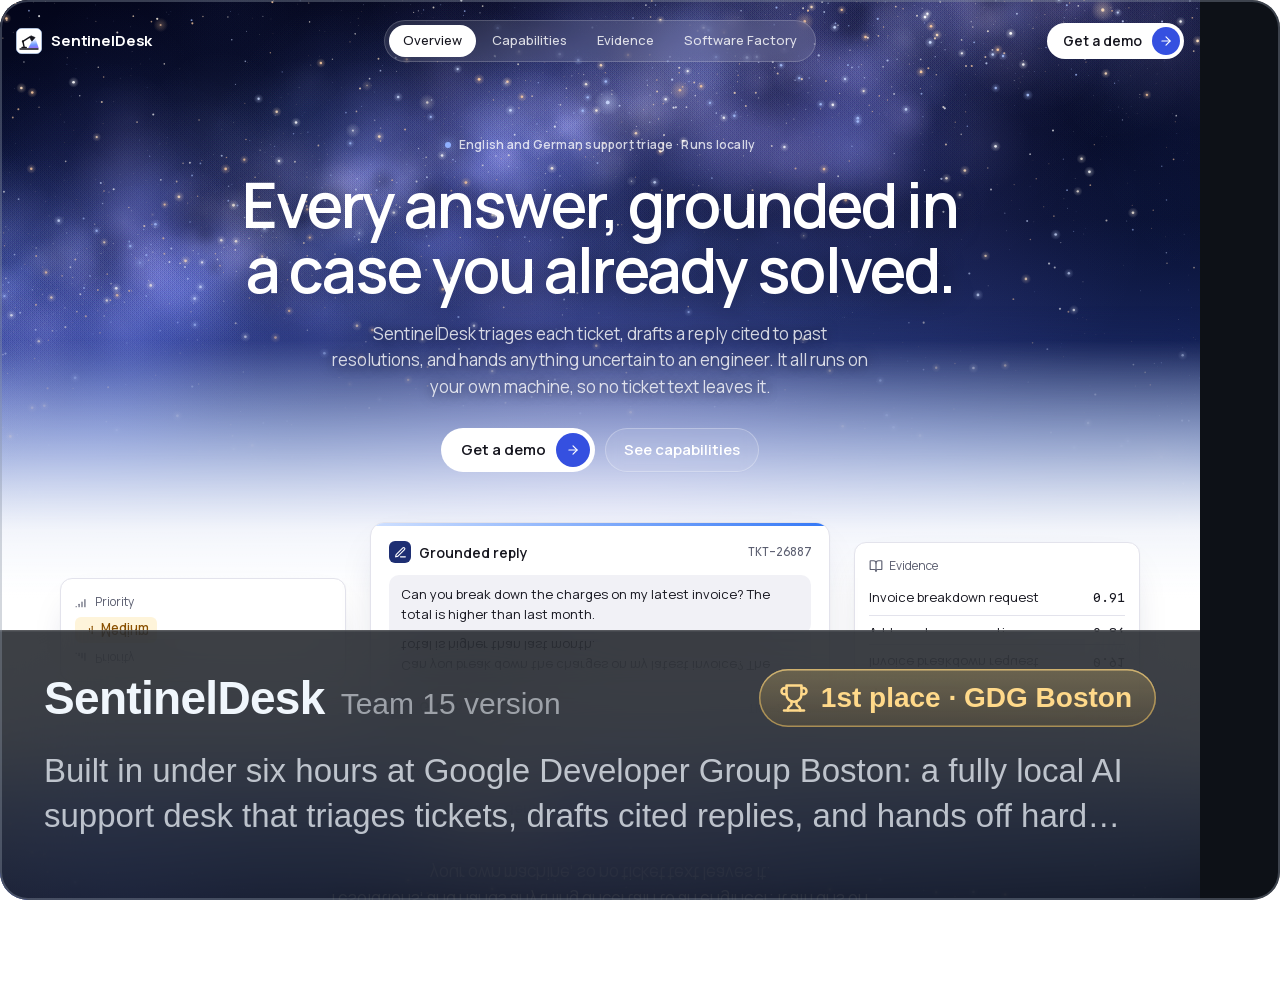
==== commit a7b98bd8: "SentinelDesk card: current brand from gdg-hackathon main The landing was built from an older branch " ====
--- a/cards/sentineldesk/index.html
+++ b/cards/sentineldesk/index.html
@@ -11,7 +11,7 @@
 .hero{
   --fg:#16161f;--muted:#f1f1f6;--mfg:#5b5e70;--line:#e3e3ec;
   --info-t:#eceffe;--info-f:#2e45c4;--crit-t:#fdecec;--crit-f:#b42323;--ok-t:#e5f4eb;--ok-f:#146c3c;
-  --ai:linear-gradient(90deg,#f0644a,#d9468f 35%,#8a5cf5 70%,#3478f6);
+  --ai:linear-gradient(90deg,#cfe0ff,#3478f6);
   --ease:cubic-bezier(.2,0,0,1);
   --mono:"Google Sans Code",ui-monospace,SFMono-Regular,Menlo,monospace;
   font:22px/1.5 Manrope,system-ui,sans-serif;color:var(--fg);background:#060a20}
@@ -36,7 +36,7 @@
 .ai{overflow:hidden;border-radius:22px}
 .ai .strip{position:absolute;inset:0 0 auto 0;height:4px;background:var(--ai);background-size:100% 100%}
 .aihead{display:flex;align-items:center;gap:12px;margin:0;font-weight:600}
-.aimark{display:inline-grid;place-items:center;width:34px;height:34px;border-radius:9px;background:var(--ai);color:#fff;font-size:19px}
+.aimark{display:inline-grid;place-items:center;width:34px;height:34px;border-radius:9px;background:#1e2f73;color:#fff;font-size:19px}
 .stack{display:grid}.stack>*{grid-area:1/1}
 .badge{display:inline-flex;align-items:center;gap:7px;font-size:18px;line-height:1;font-weight:600;border-radius:9px;padding:7px 12px;white-space:nowrap}
 .badge svg.i{font-size:19px}
@@ -200,7 +200,7 @@
 const shadow = landHost.attachShadow({ mode: 'open' });
 shadow.innerHTML = `<style>${LANDING.css}</style><div class="page">${LANDING.sprite}${LANDING.header}</div>`;
 const $L = s => shadow.querySelector(s), $$L = s => [...shadow.querySelectorAll(s)];
-const lNav = $L('.nav'), lCopy = $L('.copy'), lSample = $L('.stagewrap > .sample'), lCard = $L('.stage .center'), lSides = $$L('.stage .side');
+const lTop = [$L('.nav'), $L('.copy'), $L('.stagewrap > .sample')].filter(Boolean), lCard = $L('.stage .center'), lSides = $$L('.stage .side');
 lCard.style.transformOrigin = '0 0';
 
 // ======================= Scene elements =======================
@@ -209,7 +209,7 @@
 reply.style.transformOrigin = '0 0';
 
 // ======================= Timing =======================
-const LOOP = 11000, S = 424;   // S: the scroll that puts the landing's reply card at the scene card's top (556 -> 132)
+const LOOP = 11000;
 const cue = {
   scroll: 700,      // the landing scrolls down (800 ms)
   morph: 1500,      // the landing's Grounded reply card becomes the scene's (700 ms)
@@ -267,6 +267,7 @@
 
 // The hand-off: the landing card's box at scroll S, and the scene card's box. One uniform scale maps one to the other.
 const hr = hero.getBoundingClientRect(), lr = lCard.getBoundingClientRect(), rr = reply.getBoundingClientRect();
+const S = Math.round(lr.top - rr.top);   // the scroll that puts the landing's reply card at the scene card's top
 const LB = { x: lr.left - hr.left, y: lr.top - hr.top - S, w: lr.width, h: lr.height }, RB = { x: rr.left - hr.left, y: rr.top - hr.top, w: rr.width, h: rr.height };
 const K = RB.w / LB.w;
 const lKids = [...lCard.children], rKids = [...reply.children].filter(e => !e.classList.contains('strip'));
@@ -279,7 +280,7 @@
   const sc = easeIO(span(t, cue.scroll, 800)) * (1 - easeIO(span(t, cue.scrollUp, 800)));
   set(landHost, 'transform', `translateY(${(-S * sc).toFixed(2)}px)`);
   const copyO = first ? 1 - span(t, cue.scroll + 300, 450) : span(t, cue.scrollUp + 200, 500);
-  for (const e of [lNav, lCopy, lSample]) set(e, 'opacity', copyO.toFixed(3));
+  for (const e of lTop) set(e, 'opacity', copyO.toFixed(3));
   // Hand-off, never showing two texts at once: the landing card's text fades, the empty card swaps for the scene's
   // at the same box, grows to the scene card's height and corner, then the scene's text fades in. Reversed on the way back.
   const m = first ? easeIO(span(t, cue.morph, 700)) : 1 - easeIO(span(t, cue.unmorph, 700));       // 0 landing box, 1 scene box
